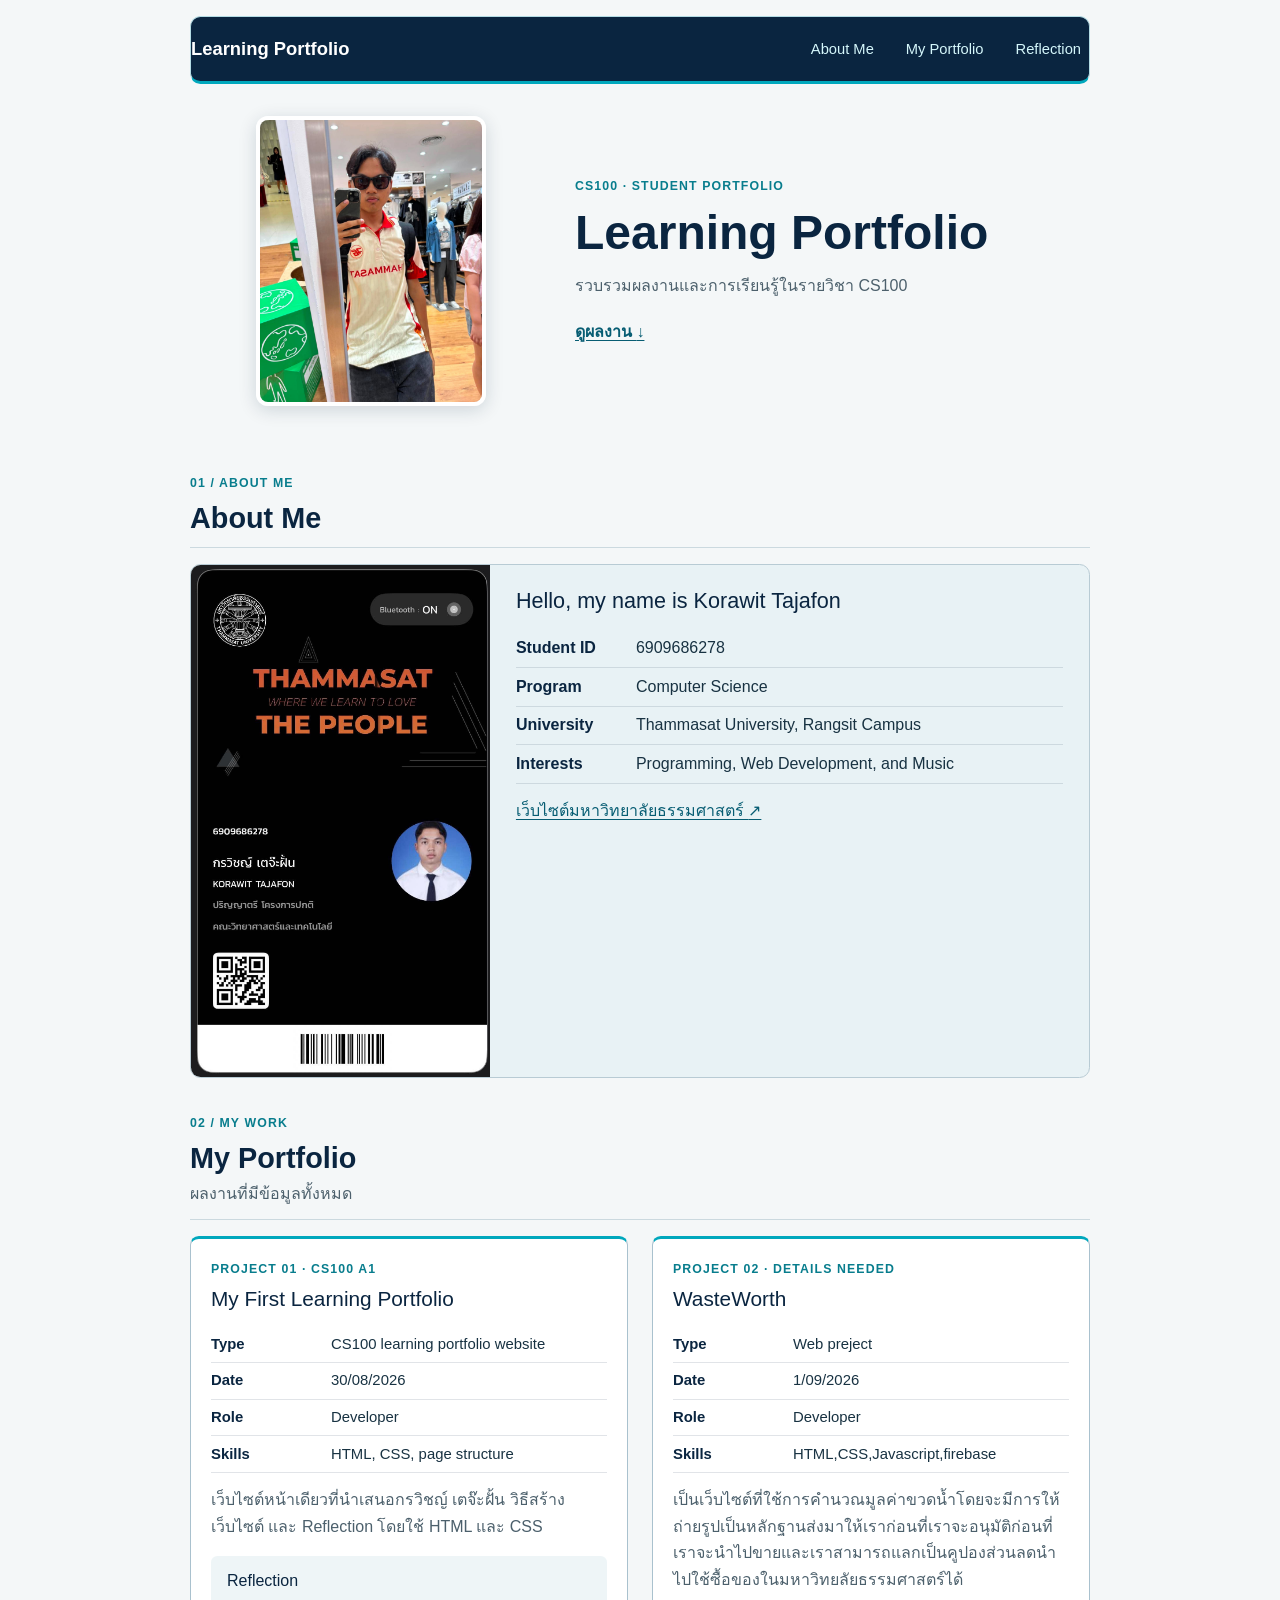
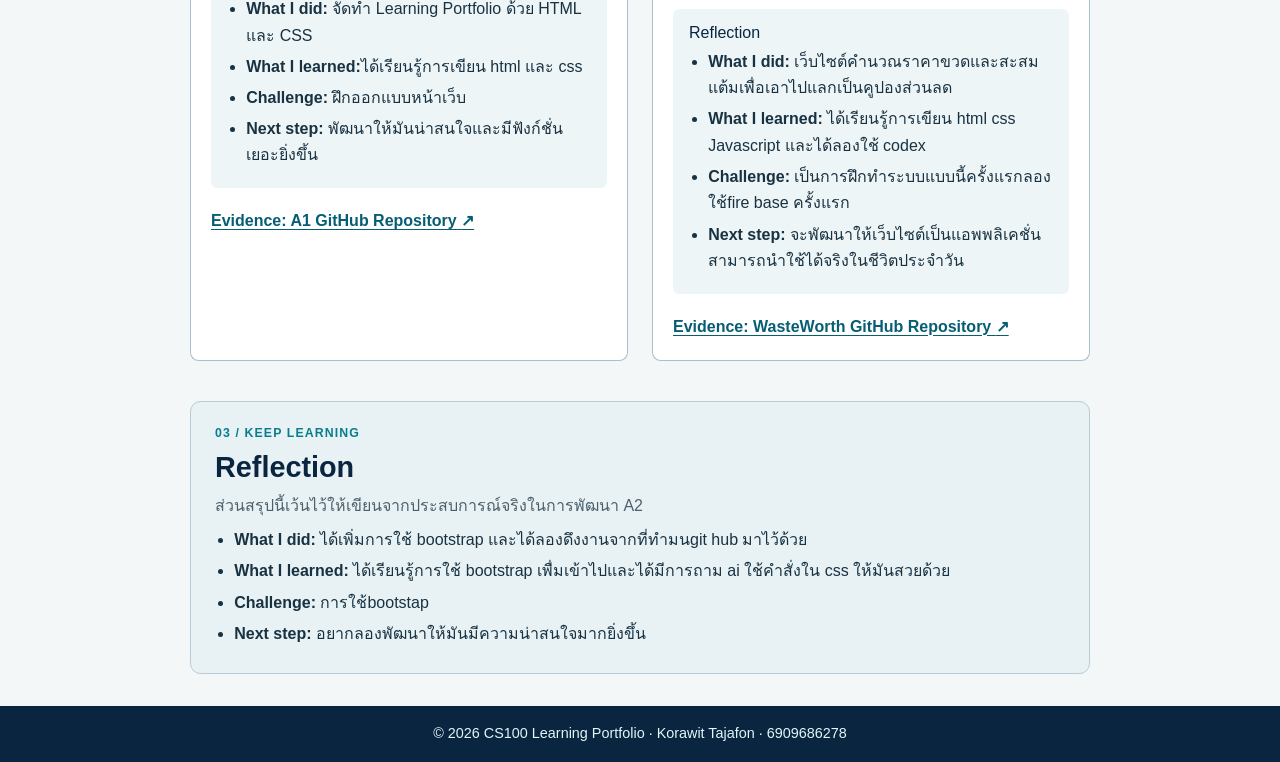
==== index.html @ 4a72b960 "Create portfolio page structure" ====
<!doctype html>
<html lang="th">
<head>
  <meta charset="utf-8">
  <meta name="viewport" content="width=device-width, initial-scale=1">
  <meta name="description" content="CS100 Learning Portfolio ของ Korawit Tajafon">
  <title>CS100 Learning Portfolio | Korawit Tajafon</title>
  <link href="https://cdn.jsdelivr.net/npm/bootstrap@5.3.3/dist/css/bootstrap.min.css" rel="stylesheet" integrity="sha384-QWTKZyjpPEjISv5WaRU9OFeRpok6YctnYmDr5pNlyT2bRjXh0JMhjY6hW+ALEwIH" crossorigin="anonymous">
  <link rel="stylesheet" href="css/style.css">
</head>
<body>
  <a class="skip-link" href="#main-content">ข้ามไปยังเนื้อหาหลัก</a>
  <header class="site-header" id="top">
    <nav class="container navbar navbar-expand" aria-label="เมนูหลัก">
      <a class="navbar-brand" href="#top">Learning Portfolio</a>
      <ul class="navbar-nav ms-auto flex-row flex-wrap gap-1 gap-sm-3">
        <li class="nav-item"><a class="nav-link" href="#about-me">About Me</a></li>
        <li class="nav-item"><a class="nav-link" href="#portfolio">My Portfolio</a></li>
        <li class="nav-item"><a class="nav-link" href="#reflection">Reflection</a></li>
      </ul>
    </nav>
  </header>

  <main class="container" id="main-content">
    <section class="intro row align-items-center g-4" aria-labelledby="page-title">
      <div class="col-md-5 text-center">
        <img class="profile-img img-fluid" src="media/media.jpg" alt="ภาพถ่ายของ Korawit Tajafon">
      </div>
      <div class="col-md-7 intro-copy">
        <p class="eyebrow">CS100 · STUDENT PORTFOLIO</p>
        <h1 id="page-title">Learning Portfolio</h1>
        <p>รวบรวมผลงานและการเรียนรู้ในรายวิชา CS100</p>
        <a class="section-link" href="#portfolio">ดูผลงาน <span aria-hidden="true">↓</span></a>
      </div>
    </section>

    <section class="content-section" id="about-me" aria-labelledby="about-title">
      <div class="section-title">
        <p class="eyebrow">01 / ABOUT ME</p>
        <h2 id="about-title">About Me</h2>
      </div>
      <div class="about-panel row g-0 align-items-stretch">
        <div class="col-md-4">
          <img class="campus-img" src="media/media3.jpg" alt="ภาพอาคารมหาวิทยาลัยธรรมศาสตร์ วิทยาเขตรังสิต ในเวลากลางคืน">
        </div>
        <div class="col-md-8 about-text">
          <h3>Hello, my name is Korawit Tajafon</h3>
          <dl class="profile-details">
            <div><dt>Student ID</dt><dd>6909686278</dd></div>
            <div><dt>Program</dt><dd>Computer Science</dd></div>
            <div><dt>University</dt><dd>Thammasat University, Rangsit Campus</dd></div>
            <div><dt>Interests</dt><dd>Programming, Web Development, and Music</dd></div>
          </dl>
          <a href="https://tu.ac.th" target="_blank" rel="noopener noreferrer">เว็บไซต์มหาวิทยาลัยธรรมศาสตร์ <span aria-hidden="true">↗</span></a>
        </div>
      </div>
    </section>

    <section class="content-section" id="portfolio" aria-labelledby="portfolio-title">
      <div class="section-title">
        <p class="eyebrow">02 / MY WORK</p>
        <h2 id="portfolio-title">My Portfolio</h2>
        <p>ผลงานที่มีข้อมูลทั้งหมด</p>
      </div>
      <div class="row g-4">
        <div class="col-12 col-lg-6">
          <article class="portfolio-card h-100">
            <p class="card-label">PROJECT 01 · CS100 A1</p>
            <h3>My First Learning Portfolio</h3>
            <dl class="project-details">
              <div><dt>Type</dt><dd>CS100 learning portfolio website</dd></div>
              <div><dt>Date</dt><dd>30/08/2026</dd></div>
              <div><dt>Role</dt><dd>Developer</dd></div>
              <div><dt>Skills</dt><dd>HTML, CSS, page structure</dd></div>
            </dl>
            <p>เว็บไซต์หน้าเดียวที่นำเสนอกรวิชญ์ เตจ๊ะฝั้น วิธีสร้างเว็บไซต์ และ Reflection โดยใช้ HTML และ CSS</p>
            <div class="reflection-block">
              <h4>Reflection</h4>
              <ul>
                <li><strong>What I did:</strong> จัดทำ Learning Portfolio ด้วย HTML และ CSS </li>
                <li><strong>What I learned:</strong>ได้เรียนรู้การเขียน html และ css</li>
                <li><strong>Challenge:</strong> ฝึกออกแบบหน้าเว็บ</li>
                <li><strong>Next step:</strong> พัฒนาให้มันน่าสนใจและมีฟังก์ชั่นเยอะยิ่งขึ้น</li>
              </ul>
            </div>
            <a class="evidence-link" href="https://github.com/KT2511kt007/fist-pro" target="_blank" rel="noopener noreferrer">Evidence: A1 GitHub Repository <span aria-hidden="true">↗</span></a>
          </article>
        </div>

        <div class="col-12 col-lg-6">
          <article class="portfolio-card h-100">
            <p class="card-label">PROJECT 02 · DETAILS NEEDED</p>
            <h3>WasteWorth</h3>
            <dl class="project-details">
              <div><dt>Type</dt><dd>Web preject</dd></div>
              <div><dt>Date</dt><dd>1/09/2026</dd></div>
              <div><dt>Role</dt><dd>Developer</dd></div>
              <div><dt>Skills</dt><dd>HTML,CSS,Javascript,firebase</dd></div>
            </dl>
            <p>เป็นเว็บไซต์ที่ใช้การคำนวณมูลค่าขวดน้ำโดยจะมีการให้ถ่ายรูปเป็นหลักฐานส่งมาให้เราก่อนที่เราจะอนุมัติก่อนที่เราจะนำไปขายและเราสามารถแลกเป็นคูปองส่วนลดนำไปใช้ซื้อของในมหาวิทยลัยธรรมศาสตร์ได้</p>
            <div class="reflection-block">
              <h4>Reflection</h4>
              <ul>
                <li><strong>What I did:</strong> เว็บไซต์คำนวณราคาขวดและสะสมแต้มเพื่อเอาไปแลกเป็นคูปองส่วนลด</li>
                <li><strong>What I learned:</strong> ได้เรียนรู้การเขียน html css Javascript และได้ลองใช้ codex </li>
                <li><strong>Challenge:</strong> เป็นการฝึกทำระบบแบบนี้ครั้งแรกลองใช้fire base ครั้งแรก</li>
                <li><strong>Next step:</strong> จะพัฒนาให้เว็บไซต์เป็นแอพพลิเคชั่นสามารถนำใช้ได้จริงในชีวิตประจำวัน</li>
              </ul>
            </div>
            <a class="evidence-link" href="https://kt2511kt007.github.io/WasteWorth/" target="_blank" rel="noopener noreferrer">Evidence: WasteWorth GitHub Repository <span aria-hidden="true">↗</span></a>
          </article>
        </div>
      </div>
    </section>

    <section class="content-section reflection-section" id="reflection" aria-labelledby="reflection-title">
      <p class="eyebrow">03 / KEEP LEARNING</p>
      <h2 id="reflection-title">Reflection</h2>
      <p>ส่วนสรุปนี้เว้นไว้ให้เขียนจากประสบการณ์จริงในการพัฒนา A2</p>
      <ul>
        <li><strong>What I did:</strong> ได้เพิ่มการใช้  bootstrap และได้ลองดึงงานจากที่ทำมนgit hub มาไว้ด้วย</li>
        <li><strong>What I learned:</strong> ได้เรียนรู้การใช้ bootstrap เพื่มเข้าไปและได้มีการถาม ai ใช้คำสั่งใน css ให้มันสวยด้วย</li>
        <li><strong>Challenge:</strong> การใช้bootstap </li>
        <li><strong>Next step:</strong> อยากลองพัฒนาให้มันมีความน่าสนใจมากยิ่งขึ้น </li>
      </ul>
    </section>
  </main>

  <footer class="site-footer">
    <div class="container"><p>© 2026 CS100 Learning Portfolio · Korawit Tajafon · 6909686278</p></div>
  </footer>
</body>
</html>
---- css/style.css ----
:root {
    --page: #f4f7f8;
    --navy: #0a2540;
    --navy-deep: #071827;
    --blue: #0f457b;
    --cyan: #087d8d;
    --cyan-light: #bdeef2;
    --text: #183242;
    --muted: #4c606c;
    --line: #cbd9df;
}


* {
    box-sizing: border-box;
}

html {
    scroll-behavior: smooth;
    scroll-padding-top: 5rem;
}

body {
    margin: 0;
    background: var(--page);
    color: var(--text);
    font-family: Arial, Tahoma, sans-serif;
    line-height: 1.65;
}


a {
    color: #075d73;
    text-underline-offset: 0.2em;
}

a:hover {
    color: var(--navy);
}

a:focus-visible {
    outline: 3px solid #087d8d;
    outline-offset: 3px;
}

/* ปุ่มข้ามไปยังเนื้อหาหลัก */
.skip-link {
    position: absolute;
    top: 0.5rem;
    left: 0.5rem;
    z-index: 10;
    padding: 0.5rem 0.8rem;
    transform: translateY(-160%);
    background: var(--navy-deep);
    color: #fff;
}

.skip-link:focus {
    transform: translateY(0);
}

/* =========================
   4. ส่วนหัวและเมนู
   ========================= */
.site-header {
    width: min(100% - 2rem, 900px);
    margin: 1rem auto 0;
    border: 1px solid #b4dce4;
    border-bottom: 3px solid #00a8bd;
    border-radius: 0.65rem;
    background: var(--navy);
}

.navbar {
    min-height: 4rem;
}

.navbar-brand {
    color: #fff;
    font-size: 1.15rem;
    font-weight: 700;
}

.navbar-brand:hover,
.navbar-brand:focus {
    color: var(--cyan-light);
}

.nav-link {
    padding: 0.4rem 0.5rem;
    color: #d5f7fb;
    font-size: 0.92rem;
}

.nav-link:hover,
.nav-link:focus {
    color: #fff;
    text-decoration: underline;
}

/* =========================
   5. พื้นที่เนื้อหาหลัก
   ========================= */
main.container {
    max-width: 940px;
    padding-right: 1.25rem;
    padding-left: 1.25rem;
}

/* ส่วนแนะนำตัว */
.intro {
    min-height: 22rem;
    padding-top: 2rem;
    padding-bottom: 2rem;
}

.intro-copy h1 {
    margin: 0 0 0.7rem;
    color: var(--navy);
    font-size: clamp(2rem, 5vw, 3rem);
    font-weight: 700;
}

.intro-copy > p:not(.eyebrow) {
    color: var(--muted);
}

.eyebrow,
.card-label {
    margin-bottom: 0.45rem;
    color: var(--cyan);
    font-size: 0.77rem;
    font-weight: 700;
    letter-spacing: 0.09em;
}

.section-link {
    display: inline-block;
    margin-top: 0.25rem;
    font-weight: 700;
}

/* รูปโปรไฟล์ */
.profile-img {
    display: inline-block;
    width: min(100%, 230px);
    max-height: 290px;
    object-fit: cover;
    object-position: center 35%;
    border: 4px solid #fff;
    border-radius: 0.75rem;
    box-shadow: 0 4px 18px rgb(10 37 64 / 16%);
}

/* =========================
   6. หัวข้อแต่ละส่วน
   ========================= */
.content-section {
    padding-top: 2.2rem;
    scroll-margin-top: 1.5rem;
}

.section-title {
    margin-bottom: 1rem;
    padding-bottom: 0.75rem;
    border-bottom: 1px solid var(--line);
}

.section-title h2,
.reflection-section h2 {
    margin: 0;
    color: var(--navy);
    font-size: 1.8rem;
    font-weight: 700;
}

.section-title > p:last-child {
    margin: 0.35rem 0 0;
    color: var(--muted);
}

/* =========================
   7. ส่วน About Me
   ========================= */
.about-panel {
    overflow: hidden;
    border: 1px solid #b8cbd4;
    border-radius: 0.65rem;
    background: #e8f2f5;
}

/* รูปภาพมหาวิทยาลัยหรือภาพประกอบ */
.campus-img {
    display: block;
    width: 100%;
    height: 100%;
    min-height: 235px;
    object-fit: cover;
    object-position: center 55%;
}

/* ข้อความแนะนำตัว */
.about-text {
    padding: 1.4rem 1.6rem;
}

.about-text h3 {
    margin-bottom: 1rem;
    color: var(--navy);
    font-size: 1.35rem;
}

/* =========================
   8. รายละเอียดข้อมูล
   ========================= */
.profile-details,
.project-details {
    margin: 0 0 0.9rem;
}

.profile-details div,
.project-details div {
    display: grid;
    grid-template-columns: 7rem minmax(0, 1fr);
    gap: 0.5rem;
    padding: 0.35rem 0;
    border-bottom: 1px solid rgb(10 37 64 / 12%);
}

dt {
    color: var(--navy);
    font-weight: 700;
}

dd {
    min-width: 0;
    margin: 0;
    overflow-wrap: anywhere;
}

/* =========================
   9. การ์ดผลงาน Portfolio
   ========================= */
.portfolio-card {
    padding: 1.25rem;
    border: 1px solid #a9c1ce;
    border-top: 3px solid #00a8bd;
    border-radius: 0.55rem;
    background: #fff;
}

.portfolio-card h3 {
    margin: 0 0 0.9rem;
    color: var(--navy);
    font-size: 1.3rem;
}

.project-details {
    font-size: 0.93rem;
}

.portfolio-card > p:not(.card-label):not(.evidence-placeholder) {
    color: var(--muted);
}


.reflection-block {
    margin: 0.9rem 0;
    padding: 0.9rem 1rem;
    border-radius: 0.4rem;
    background: #eef5f7;
}

.reflection-block h4 {
    margin-bottom: 0.4rem;
    color: var(--navy);
    font-size: 1rem;
}

.reflection-block ul,
.reflection-section ul {
    margin: 0;
    padding-left: 1.2rem;
}

.reflection-block li,
.reflection-section li {
    margin: 0.3rem 0;
}

/* =========================
   11. ลิงก์หลักฐานผลงาน
   ========================= */
.evidence-link {
    display: inline-block;
    margin-top: 0.35rem;
    font-weight: 700;
}

.evidence-placeholder {
    margin: auto 0 0;
    padding-top: 0.5rem;
    color: var(--muted);
    overflow-wrap: anywhere;
}

/* =========================
   12. Reflection ภาพรวม
   ========================= */
.reflection-section {
    margin-top: 2.5rem;
    margin-bottom: 2rem;
    padding: 1.3rem 1.5rem;
    border: 1px solid #b8cbd4;
    border-radius: 0.65rem;
    background: #e8f2f5;
}

.reflection-section > p:not(.eyebrow) {
    margin: 0.5rem 0;
    color: var(--muted);
}


.site-footer {
    padding: 1rem 0;
    background: var(--navy);
    color: #e3f5f7;
    text-align: center;
}

.site-footer p {
    margin: 0;
    font-size: 0.9rem;
}



@media (max-width: 575.98px) {

    .site-header {
        width: calc(100% - 1rem);
        margin-top: 0.5rem;
    }

    .navbar {
        flex-wrap: wrap;
        padding-right: 0.65rem;
        padding-left: 0.65rem;
    }

    .navbar-brand {
        font-size: 1rem;
    }

    .navbar-nav {
        width: 100%;
        justify-content: space-between;
        margin-left: 0 !important;
    }

    .nav-link {
        padding-right: 0.32rem;
        padding-left: 0.32rem;
        font-size: 0.82rem;
    }

    .intro {
        min-height: 0;
        padding-top: 1.5rem;
        padding-bottom: 1.4rem;
    }

    .profile-img {
        width: min(58vw, 200px);
        max-height: 235px;
    }

    .content-section {
        padding-top: 1.7rem;
    }

    .about-text {
        padding: 1rem;
    }

    
    .profile-details div,
    .project-details div {
        grid-template-columns: 1fr;
        gap: 0;
    }

    .portfolio-card {
        padding: 1rem;
    }
}

@media (prefers-reduced-motion: reduce) {

    html {
        scroll-behavior: auto;
    }
}
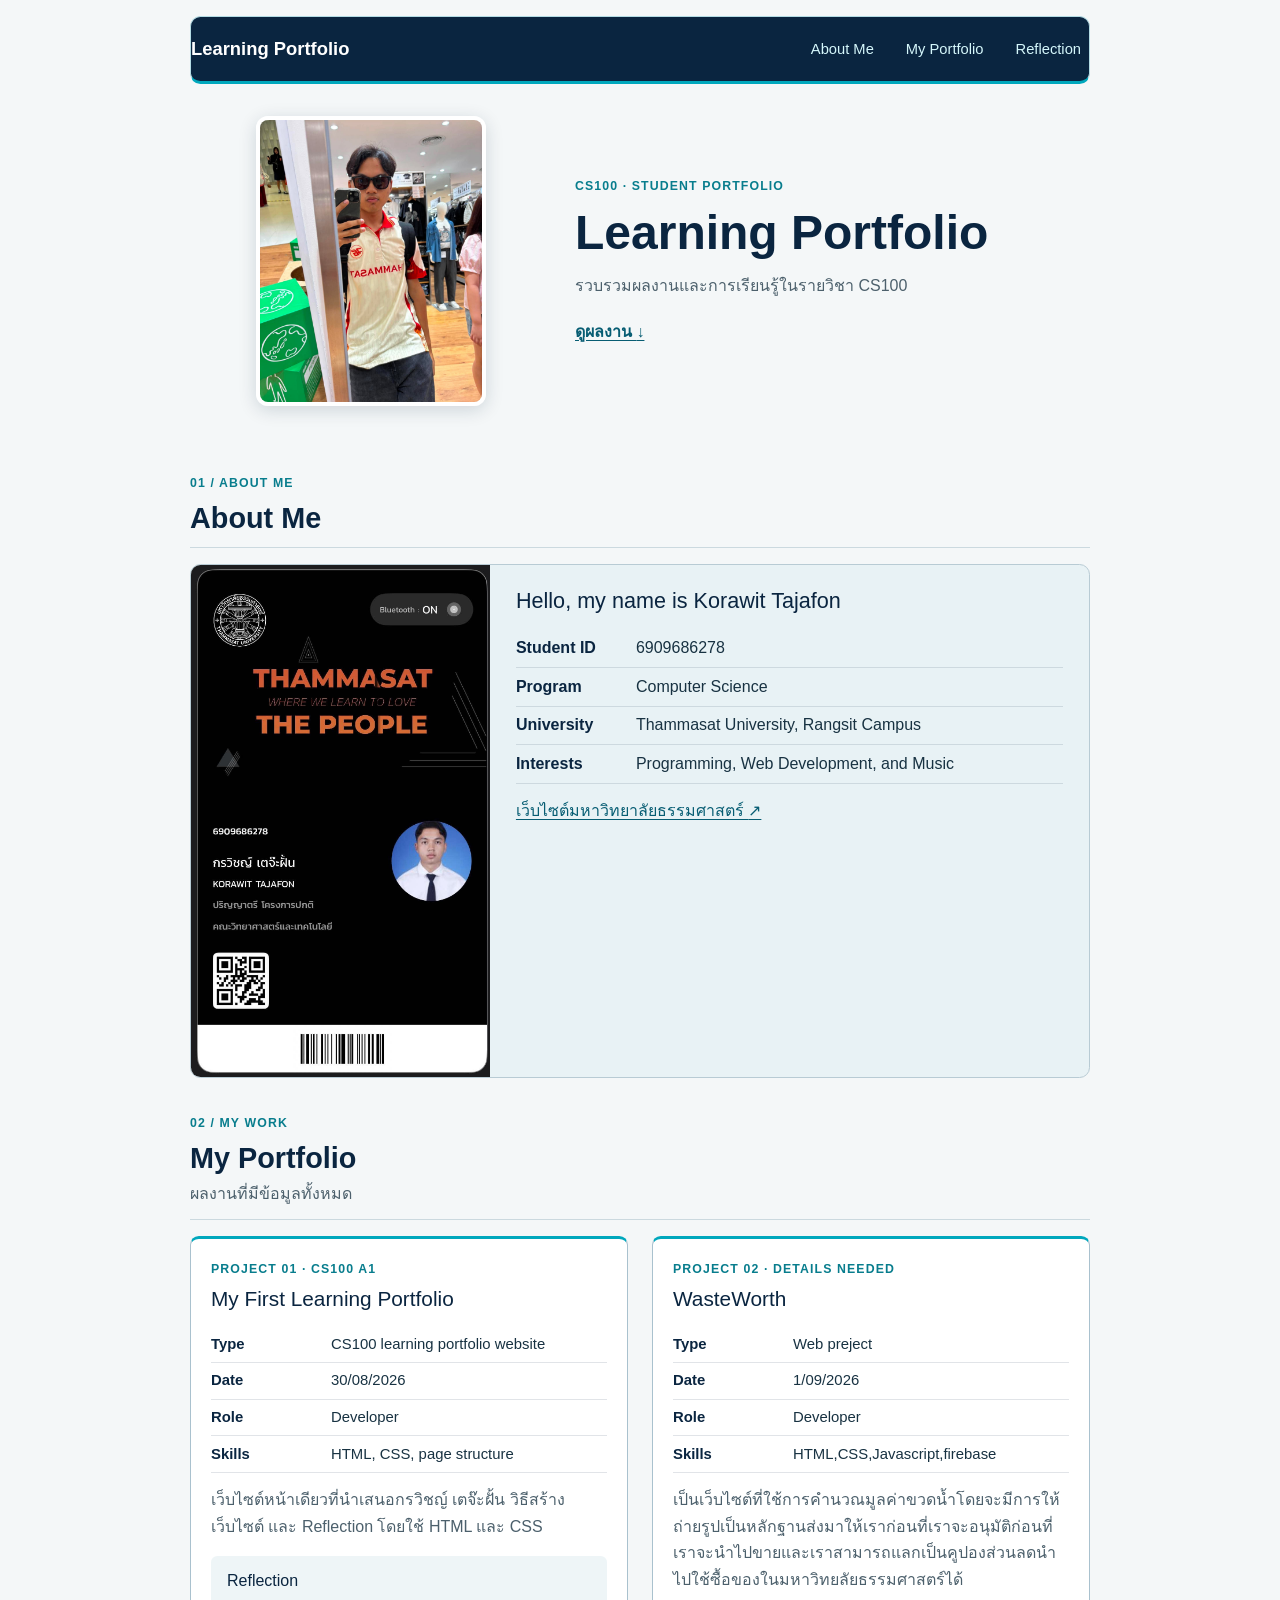
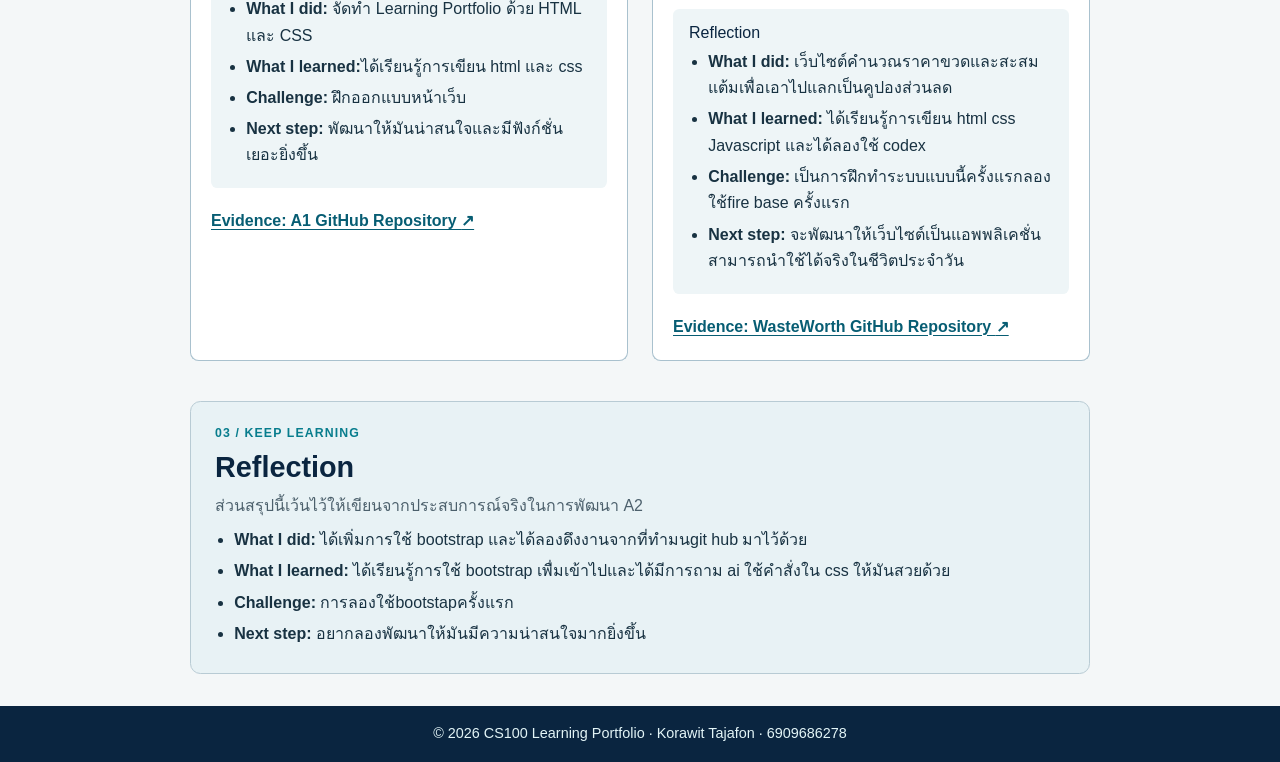
==== commit 16a712ac: "Update portfolio HTML" ====
--- a/index.html
+++ b/index.html
@@ -120,7 +120,7 @@
       <ul>
         <li><strong>What I did:</strong> ได้เพิ่มการใช้  bootstrap และได้ลองดึงงานจากที่ทำมนgit hub มาไว้ด้วย</li>
         <li><strong>What I learned:</strong> ได้เรียนรู้การใช้ bootstrap เพื่มเข้าไปและได้มีการถาม ai ใช้คำสั่งใน css ให้มันสวยด้วย</li>
-        <li><strong>Challenge:</strong> การใช้bootstap </li>
+        <li><strong>Challenge:</strong> การลองใช้bootstapครั้งแรก </li>
         <li><strong>Next step:</strong> อยากลองพัฒนาให้มันมีความน่าสนใจมากยิ่งขึ้น </li>
       </ul>
     </section>
--- a/css/style.css
+++ b/css/style.css
@@ -60,9 +60,7 @@
     transform: translateY(0);
 }
 
-/* =========================
-   4. ส่วนหัวและเมนู
-   ========================= */
+
 .site-header {
     width: min(100% - 2rem, 900px);
     margin: 1rem auto 0;
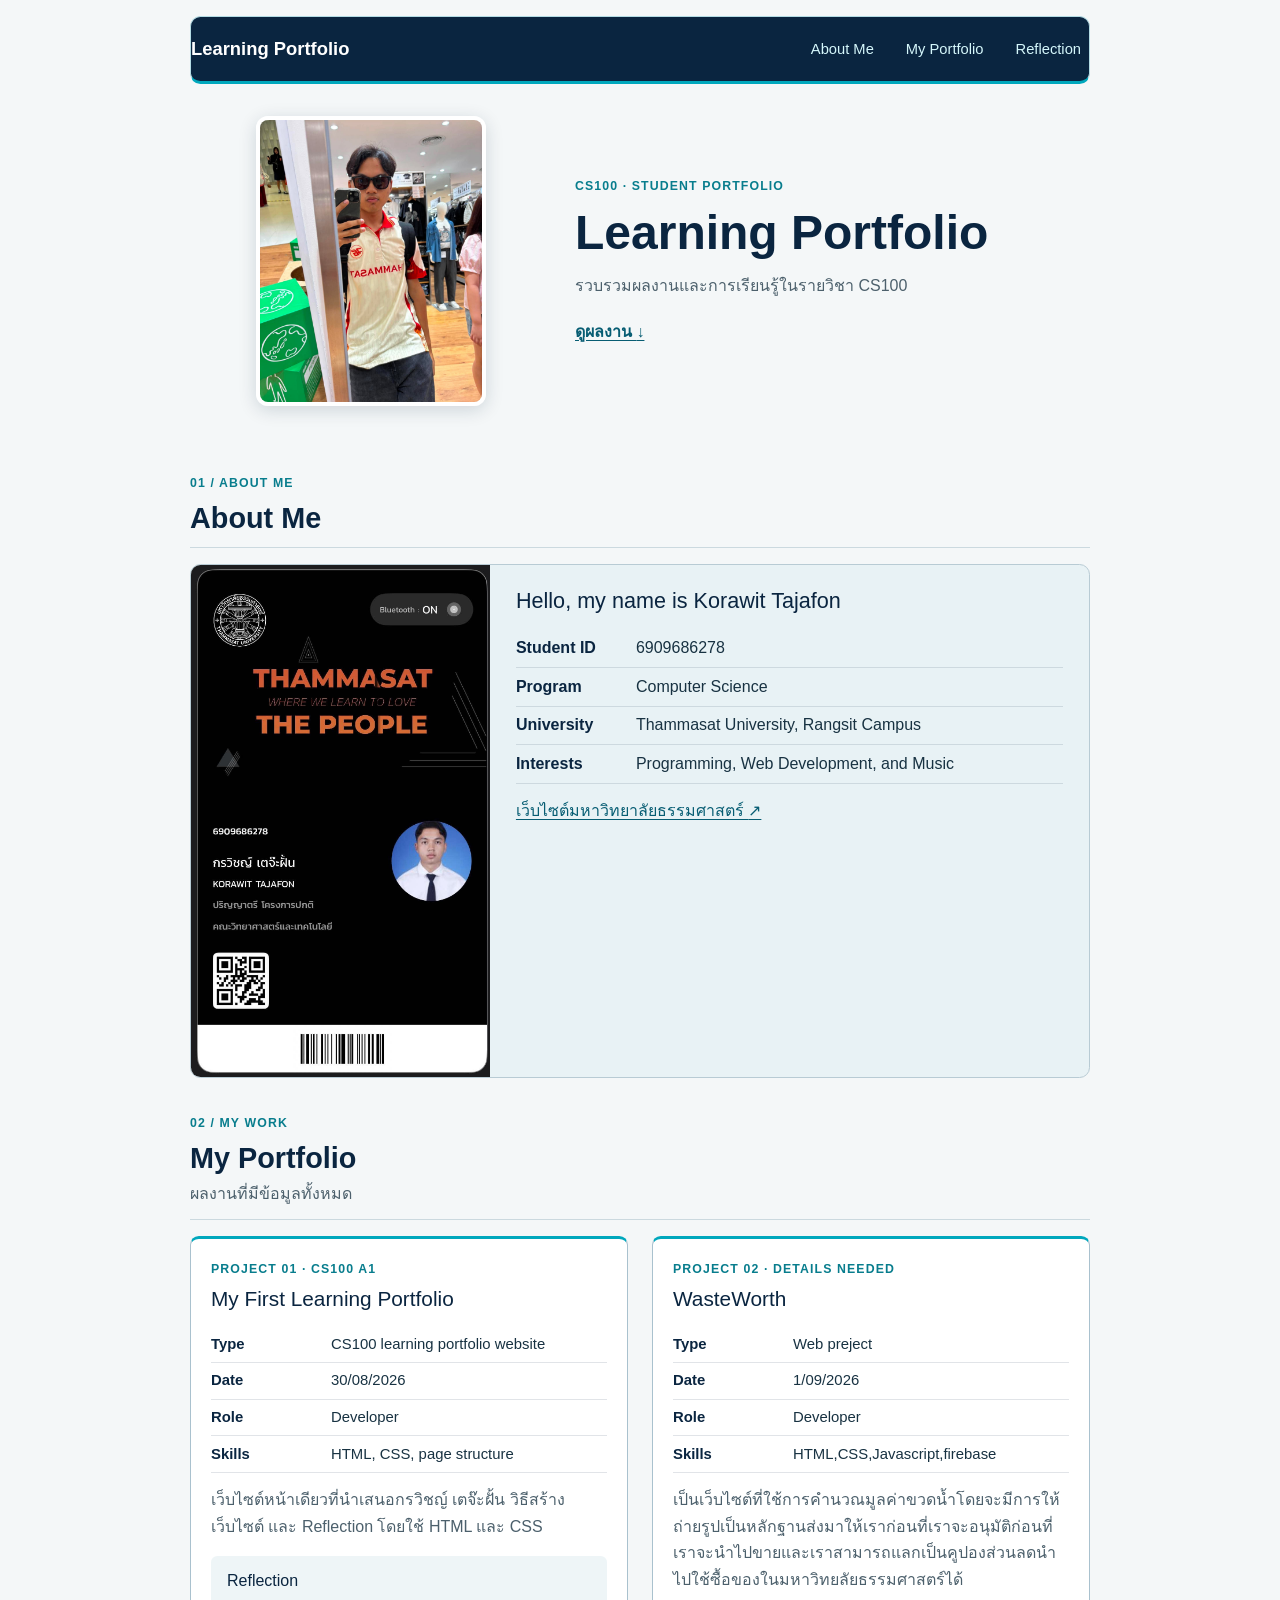
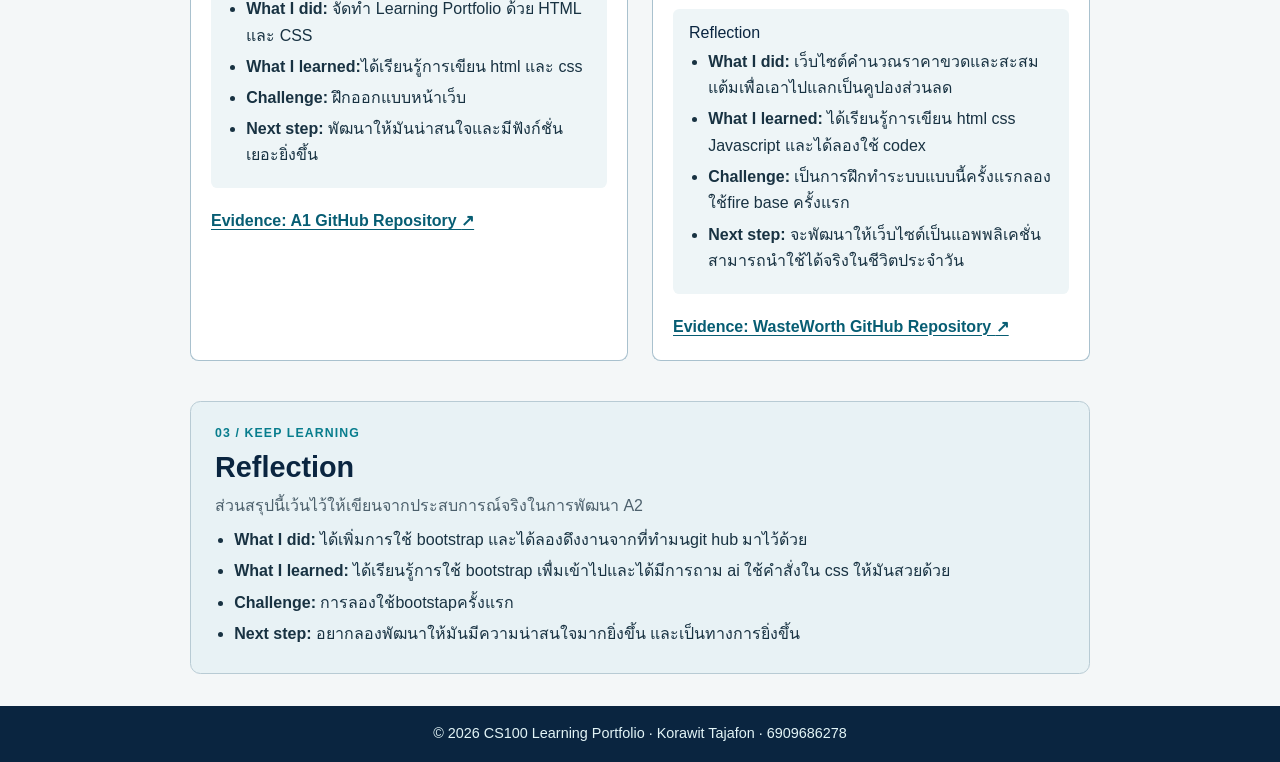
==== commit d689c8eb: "Edit website #1" ====
--- a/index.html
+++ b/index.html
@@ -121,7 +121,7 @@
         <li><strong>What I did:</strong> ได้เพิ่มการใช้  bootstrap และได้ลองดึงงานจากที่ทำมนgit hub มาไว้ด้วย</li>
         <li><strong>What I learned:</strong> ได้เรียนรู้การใช้ bootstrap เพื่มเข้าไปและได้มีการถาม ai ใช้คำสั่งใน css ให้มันสวยด้วย</li>
         <li><strong>Challenge:</strong> การลองใช้bootstapครั้งแรก </li>
-        <li><strong>Next step:</strong> อยากลองพัฒนาให้มันมีความน่าสนใจมากยิ่งขึ้น </li>
+        <li><strong>Next step:</strong> อยากลองพัฒนาให้มันมีความน่าสนใจมากยิ่งขึ้น และเป็นทางการยิ่งขึ้น </li>
       </ul>
     </section>
   </main>
